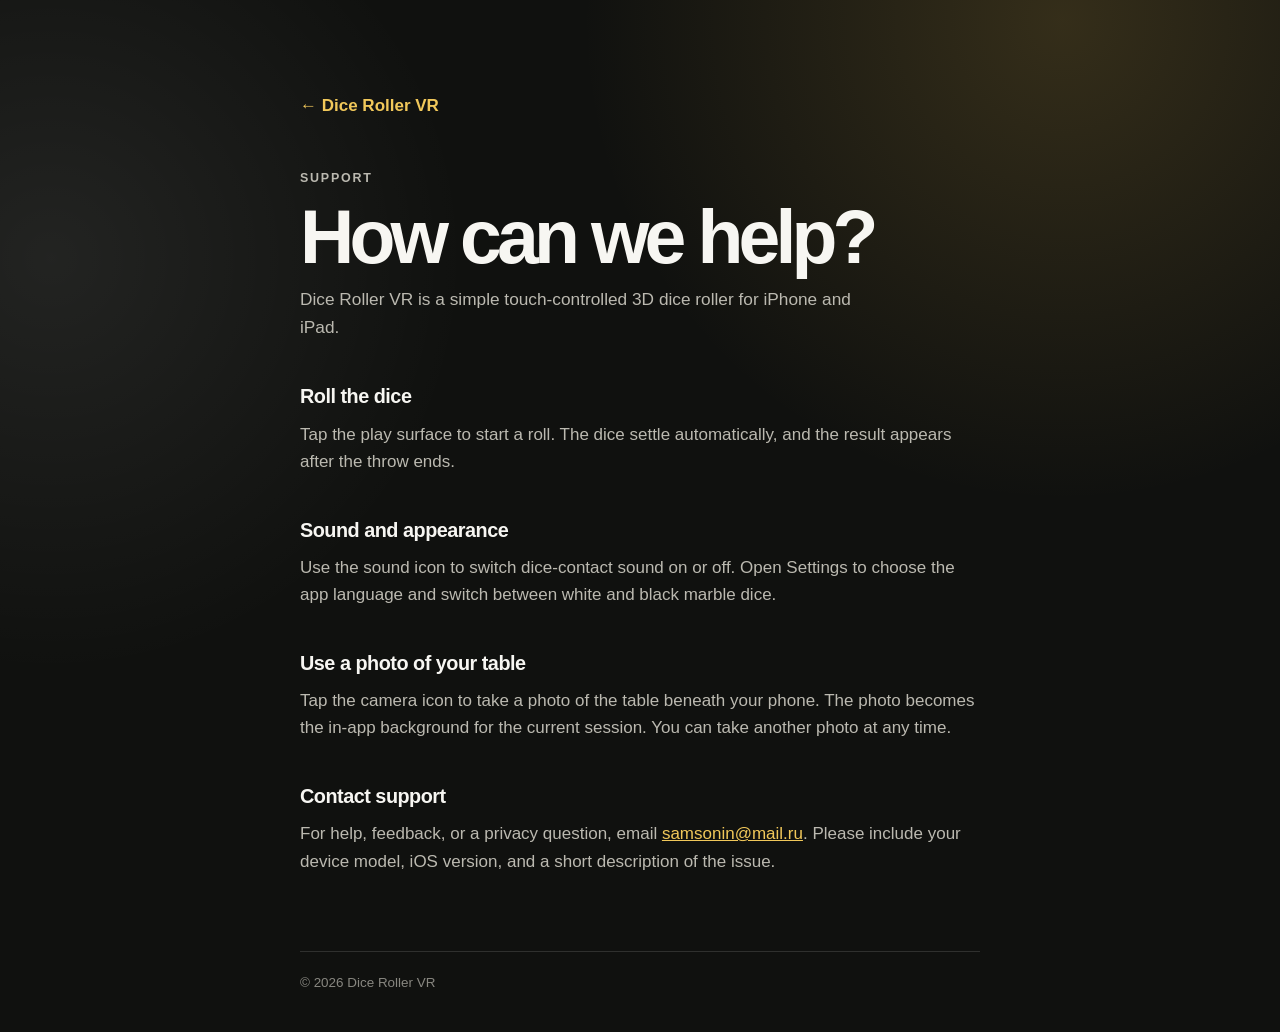
==== support.html @ 0ef7a4a0 "Add App Store support and privacy pages" ====
<!doctype html>
<html lang="en">
  <head>
    <meta charset="utf-8">
    <meta name="viewport" content="width=device-width, initial-scale=1">
    <meta name="description" content="Support for Dice Roller VR.">
    <title>Support — Dice Roller VR</title>
    <link rel="stylesheet" href="styles.css">
  </head>
  <body>
    <main class="shell document">
      <a class="back" href="index.html">← Dice Roller VR</a>
      <p class="eyebrow">Support</p>
      <h1>How can we help?</h1>
      <p class="lede">Dice Roller VR is a simple touch-controlled 3D dice roller for iPhone and iPad.</p>

      <section>
        <h2>Roll the dice</h2>
        <p>Tap the play surface to start a roll. The dice settle automatically, and the result appears after the throw ends.</p>
      </section>

      <section>
        <h2>Sound and appearance</h2>
        <p>Use the sound icon to switch dice-contact sound on or off. Open Settings to choose the app language and switch between white and black marble dice.</p>
      </section>

      <section>
        <h2>Use a photo of your table</h2>
        <p>Tap the camera icon to take a photo of the table beneath your phone. The photo becomes the in-app background for the current session. You can take another photo at any time.</p>
      </section>

      <section>
        <h2>Contact support</h2>
        <p>For help, feedback, or a privacy question, email <a href="mailto:samsonin@mail.ru">samsonin@mail.ru</a>. Please include your device model, iOS version, and a short description of the issue.</p>
      </section>

      <footer>© 2026 Dice Roller VR</footer>
    </main>
  </body>
</html>
---- styles.css ----
:root {
  color-scheme: dark;
  --ink: #f7f6f2;
  --muted: #bbb9b0;
  --line: rgba(255, 255, 255, .13);
  --paper: #10110f;
  --accent: #f1c85a;
}

* { box-sizing: border-box; }

html { background: #0c0d0c; }

body {
  min-height: 100vh;
  margin: 0;
  background:
    radial-gradient(circle at 83% 2%, rgba(199, 161, 68, .2), transparent 30rem),
    radial-gradient(circle at 4% 25%, rgba(255, 255, 255, .08), transparent 26rem),
    var(--paper);
  color: var(--ink);
  font: 17px/1.62 ui-rounded, "SF Pro Rounded", -apple-system, BlinkMacSystemFont, "Segoe UI", sans-serif;
}

.shell {
  width: min(100% - 40px, 730px);
  min-height: 100vh;
  margin: auto;
  padding: 92px 0 38px;
}

.hero { max-width: 630px; }

.eyebrow {
  margin: 0 0 13px;
  color: var(--accent);
  font-size: .78rem;
  font-weight: 750;
  letter-spacing: .14em;
  text-transform: uppercase;
}

h1, h2, p { margin-top: 0; }

h1 {
  max-width: 650px;
  margin-bottom: 20px;
  font-size: clamp(2.55rem, 8vw, 4.7rem);
  font-weight: 730;
  letter-spacing: -.065em;
  line-height: .98;
}

.lede { max-width: 590px; color: var(--muted); font-size: 1.08rem; }

.cards { display: grid; gap: 12px; margin-top: 58px; }

.card {
  display: flex;
  align-items: center;
  gap: 17px;
  padding: 21px 20px;
  border: 1px solid var(--line);
  border-radius: 20px;
  color: var(--ink);
  text-decoration: none;
  transition: background .18s ease, border-color .18s ease, transform .18s ease;
}

.card:hover { transform: translateY(-2px); background: rgba(255, 255, 255, .055); border-color: rgba(241, 200, 90, .6); }
.card strong, .card small { display: block; }
.card strong { font-size: 1.08rem; }
.card small { color: var(--muted); font-size: .9rem; }
.card b { margin-left: auto; color: var(--accent); font-size: 1.35rem; }

.card-mark, .die {
  display: grid;
  flex: 0 0 auto;
  place-items: center;
  border: 1px solid rgba(241, 200, 90, .54);
  background: rgba(241, 200, 90, .12);
  color: var(--accent);
}

.card-mark { width: 42px; height: 42px; border-radius: 13px; font-weight: 750; }

.die {
  position: relative;
  width: 66px;
  height: 66px;
  margin-bottom: 36px;
  border-radius: 19px;
  box-shadow: 10px 14px 26px rgba(0,0,0,.36), inset 0 1px rgba(255,255,255,.44);
}

.die i { position: absolute; width: 8px; height: 8px; border-radius: 50%; background: #191b18; }
.die i:nth-child(1) { left: 17px; top: 17px; }
.die i:nth-child(2) { right: 17px; top: 17px; }
.die i:nth-child(3) { left: 29px; top: 29px; }
.die i:nth-child(4) { left: 17px; bottom: 17px; }
.die i:nth-child(5) { right: 17px; bottom: 17px; }

.document { max-width: 680px; }
.document h1 { margin-bottom: 12px; }
.document section { margin: 38px 0; }
.document h2 { margin-bottom: 8px; font-size: 1.24rem; letter-spacing: -.025em; }
.document p { color: var(--muted); }
.document a { color: var(--accent); }
.back { display: inline-block; margin-bottom: 48px; color: var(--accent); text-decoration: none; font-weight: 650; }
.updated { margin-bottom: 46px; color: var(--muted); font-size: .93rem; }
footer { margin-top: 76px; padding-top: 20px; border-top: 1px solid var(--line); color: #888780; font-size: .84rem; }

@media (max-width: 520px) {
  .shell { width: min(100% - 32px, 730px); padding-top: 58px; }
  .die { margin-bottom: 28px; transform: scale(.87); transform-origin: left top; }
  h1 { font-size: clamp(2.38rem, 13vw, 3.25rem); }
}
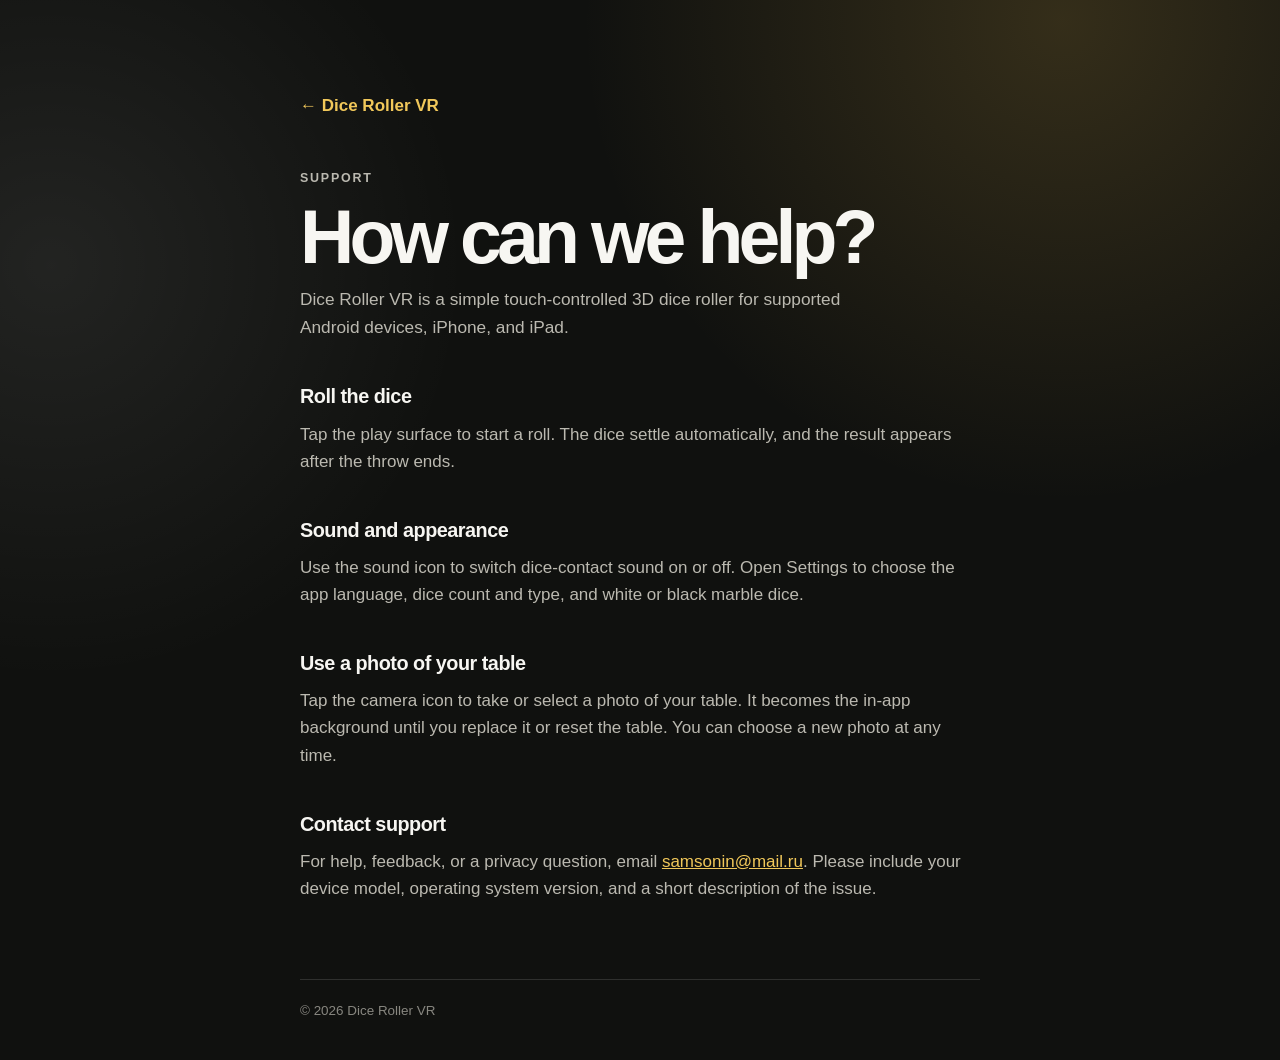
==== commit 81f4d90b: "docs: cover Android local table photos in privacy policy" ====
--- a/support.html
+++ b/support.html
@@ -12,7 +12,7 @@
       <a class="back" href="index.html">← Dice Roller VR</a>
       <p class="eyebrow">Support</p>
       <h1>How can we help?</h1>
-      <p class="lede">Dice Roller VR is a simple touch-controlled 3D dice roller for iPhone and iPad.</p>
+      <p class="lede">Dice Roller VR is a simple touch-controlled 3D dice roller for supported Android devices, iPhone, and iPad.</p>
 
       <section>
         <h2>Roll the dice</h2>
@@ -21,17 +21,17 @@
 
       <section>
         <h2>Sound and appearance</h2>
-        <p>Use the sound icon to switch dice-contact sound on or off. Open Settings to choose the app language and switch between white and black marble dice.</p>
+        <p>Use the sound icon to switch dice-contact sound on or off. Open Settings to choose the app language, dice count and type, and white or black marble dice.</p>
       </section>
 
       <section>
         <h2>Use a photo of your table</h2>
-        <p>Tap the camera icon to take a photo of the table beneath your phone. The photo becomes the in-app background for the current session. You can take another photo at any time.</p>
+        <p>Tap the camera icon to take or select a photo of your table. It becomes the in-app background until you replace it or reset the table. You can choose a new photo at any time.</p>
       </section>
 
       <section>
         <h2>Contact support</h2>
-        <p>For help, feedback, or a privacy question, email <a href="mailto:samsonin@mail.ru">samsonin@mail.ru</a>. Please include your device model, iOS version, and a short description of the issue.</p>
+        <p>For help, feedback, or a privacy question, email <a href="mailto:samsonin@mail.ru">samsonin@mail.ru</a>. Please include your device model, operating system version, and a short description of the issue.</p>
       </section>
 
       <footer>© 2026 Dice Roller VR</footer>
